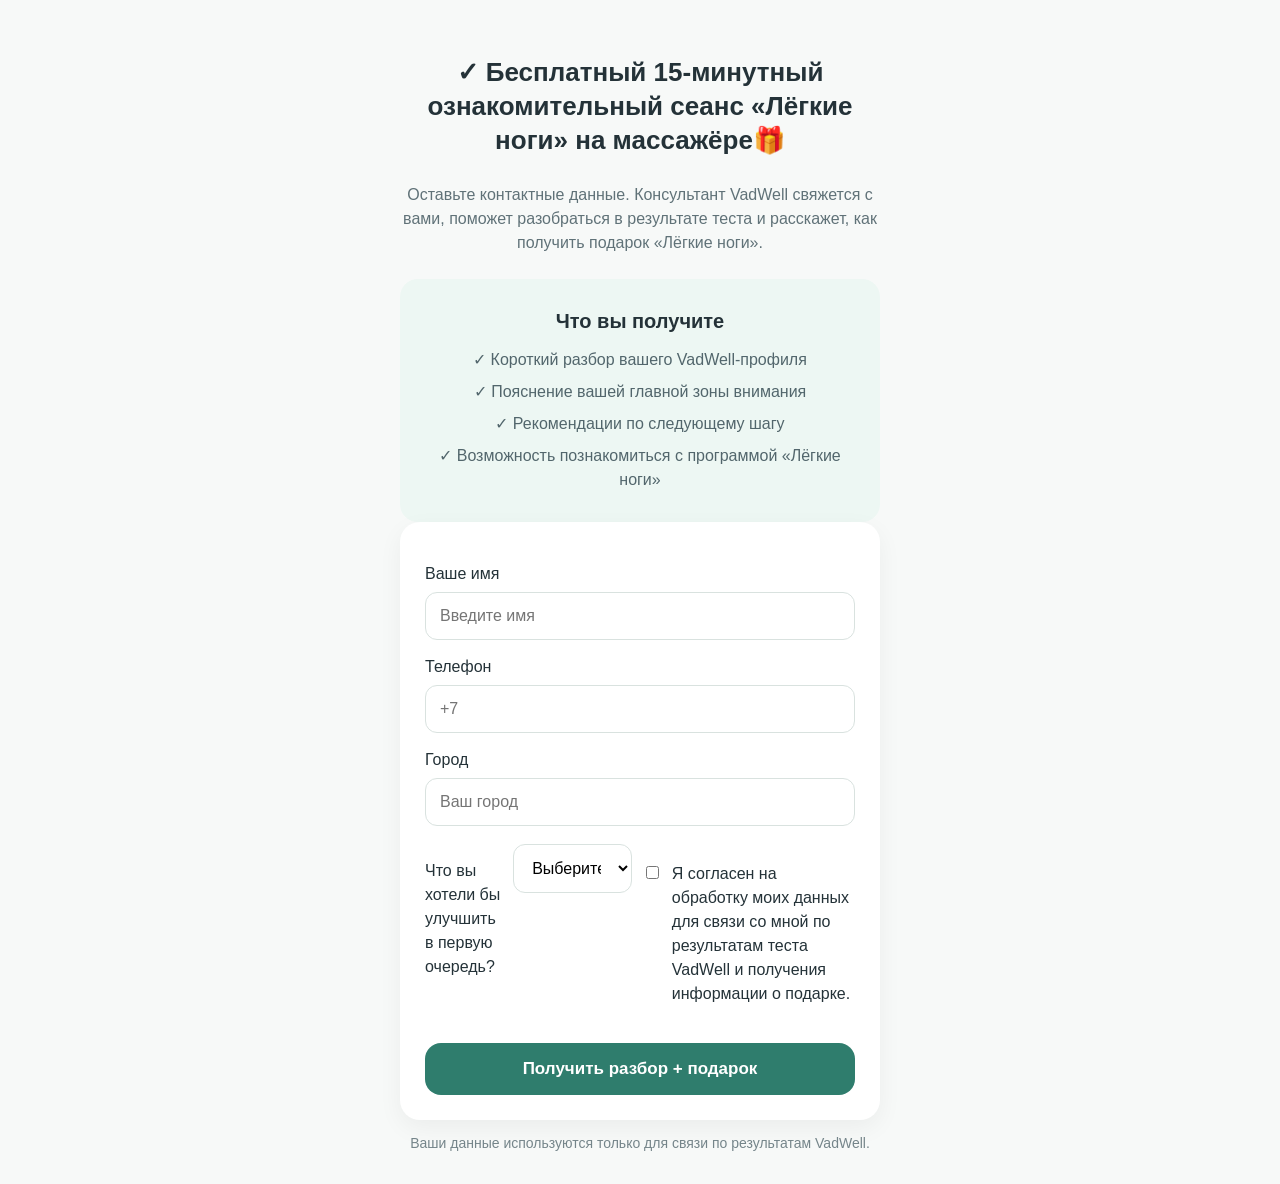
==== contact.html @ 3c4568b8 "Modify contact page heading and add details Updated the heading text and added a new paragraph for a" ====
<!DOCTYPE html>
<html lang="ru">

<head>

<meta charset="UTF-8">

<meta name="viewport" content="width=device-width, initial-scale=1.0">

<title>Разбор VadWell + подарок</title>

<link rel="stylesheet" href="css/style.css">

</head>


<body>


<div class="contact-container">


<h1>
<p>
✓ Бесплатный 15-минутный ознакомительный сеанс
«Лёгкие ноги» на массажёре🎁
 </p> 
</h1>


<p class="subtitle">
Оставьте контактные данные.
Консультант VadWell свяжется с вами,
поможет разобраться в результате теста
и расскажет, как получить подарок
«Лёгкие ноги».
</p>



<div class="gift-box">

<h3>
Что вы получите
</h3>

<p>
✓ Короткий разбор вашего VadWell-профиля
</p>

<p>
✓ Пояснение вашей главной зоны внимания
</p>

<p>
✓ Рекомендации по следующему шагу
</p>

<p>
✓ Возможность познакомиться с программой
«Лёгкие ноги»
</p>

</div>



<form id="contactForm">


<label>
Ваше имя
</label>

<input
type="text"
id="name"
placeholder="Введите имя"
required>



<label>
Телефон
</label>

<input
type="tel"
id="phone"
placeholder="+7"
required>



<label>
Город
</label>

<input
type="text"
id="city"
placeholder="Ваш город">



<label class="checkbox">

<label for="goal">
Что вы хотели бы улучшить в первую очередь?
</label>

<select id="goal" required>
  <option value="">Выберите вариант</option>
  <option value="Снизить вес">Снизить вес</option>
  <option value="Больше энергии">Больше энергии</option>
  <option value="Улучшить привычки питания">Улучшить привычки питания</option>
  <option value="Лучше восстанавливаться">Лучше восстанавливаться</option>
  <option value="Стать более активным">Стать более активным</option>
  <option value="Улучшить общее самочувствие">Улучшить общее самочувствие</option>
  <option value="Другое">Другое</option>
</select>


<label class="checkbox">

  <input
    type="checkbox"
    id="agreement"
    required>

  <span>
    Я согласен на обработку моих данных
    для связи со мной по результатам теста VadWell
    и получения информации о подарке.
  </span>

</label>

</label>



<button
class="primary-button"
type="submit">

Получить разбор + подарок

</button>



</form>


<p class="gift-note">

Ваши данные используются только для связи
по результатам VadWell.

</p>


</div>


<script src="js/consultant-loader.js"></script>
<script src="js/contact.js"></script>


</body>

</html>
---- css/style.css ----
/* VadWell 2.0 — Main Styles */

/* =========================
   БАЗОВЫЕ НАСТРОЙКИ
========================= */

* {
  box-sizing: border-box;
}

html {
  scroll-behavior: smooth;
}

body {
  margin: 0;
  font-family: Arial, Helvetica, sans-serif;
  background: #f7f9f8;
  color: #243238;
  line-height: 1.5;
}

a {
  color: inherit;
}


/* =========================
   ОБЩИЙ КОНТЕЙНЕР
========================= */

.container {
  width: 100%;
  max-width: 1080px;
  margin: 0 auto;
  padding: 0 24px;
}

.test-container,
.result-container,
.contact-container {
  max-width: 520px;
  margin: 0 auto;
  padding: 30px 20px;
}


/* =========================
   ЛОГОТИП
========================= */

.logo {
  text-align: center;
  font-size: 32px;
  font-weight: 700;
  margin-bottom: 25px;
  color: #2f7d6d;
}


/* =========================
   ЗАГОЛОВКИ
========================= */

h1 {
  font-size: 26px;
  line-height: 1.3;
  text-align: center;
}

h2 {
  margin-top: 30px;
}

.subtitle {
  text-align: center;
  color: #607278;
  line-height: 1.5;
}


/* =========================
   ГЛАВНАЯ СТРАНИЦА
========================= */

.hero {
  padding: 75px 0 65px;
  text-align: center;
  background:
    linear-gradient(
      180deg,
      #edf7f3 0%,
      #f7f9f8 100%
    );
}

.hero .container {
  max-width: 760px;
}

.hero h1 {
  margin: 0 auto 20px;
  font-size: 42px;
  line-height: 1.18;
}

.hero p {
  max-width: 650px;
  margin: 0 auto 30px;
  font-size: 19px;
  color: #607278;
}

.button {
  display: inline-block;
  padding: 16px 28px;
  border: none;
  border-radius: 14px;
  background: #2f7d6d;
  color: #ffffff;
  font-size: 17px;
  font-weight: 600;
  text-decoration: none;
  cursor: pointer;
  transition:
    transform .2s ease,
    background .2s ease;
}

.button:hover {
  background: #286b5e;
  transform: translateY(-1px);
}

.advantages {
  display: flex;
  justify-content: center;
  flex-wrap: wrap;
  gap: 24px;
  margin-top: 28px;
  color: #52666c;
  font-size: 15px;
}

.consultant,
.about,
.how,
.recommend,
.final {
  padding: 38px 0;
}

.consultant {
  text-align: center;
}

.consultant h2,
.about h2,
.how h2,
.recommend h2,
.final h2 {
  margin: 0 0 20px;
  text-align: center;
  font-size: 30px;
}

.consultant h3 {
  margin: 10px 0 5px;
  font-size: 24px;
  color: #2f7d6d;
}

.consultant p {
  margin: 0;
  color: #607278;
}

.about {
  background: #ffffff;
  text-align: center;
}

.about .container {
  max-width: 760px;
}

.about p {
  margin: 0;
  font-size: 18px;
  color: #607278;
}

.how {
  text-align: center;
}

.steps {
  display: grid;
  grid-template-columns: repeat(3, 1fr);
  gap: 18px;
  margin-top: 30px;
}

.steps > div {
  background: #ffffff;
  padding: 26px 18px;
  border-radius: 18px;
  font-size: 17px;
  box-shadow:
    0 6px 20px rgba(0, 0, 0, 0.05);
}

.recommend {
  background: #edf7f3;
  text-align: center;
}

.recommend p {
  max-width: 620px;
  margin: 0 auto 25px;
  color: #607278;
  font-size: 17px;
}

.final {
  text-align: center;
  padding-bottom: 45px;
}


/* =========================
   ПРОГРЕСС ТЕСТА
========================= */

.progress-area {
  margin-bottom: 25px;
}

.category {
  text-align: center;
  font-size: 18px;
  font-weight: 600;
  color: #2f7d6d;
}

.question-number {
  text-align: center;
  margin: 10px 0;
  color: #75858a;
}

.progress-line {
  width: 100%;
  height: 8px;
  background: #e2e8e6;
  border-radius: 20px;
  overflow: hidden;
}

.progress-fill {
  height: 100%;
  width: 0%;
  background: #2f7d6d;
  transition: width .3s ease;
}


/* =========================
   КАРТОЧКА ВОПРОСА
========================= */

.question-card {
  background: white;
  padding: 25px;
  border-radius: 20px;
  box-shadow:
    0 8px 25px rgba(0, 0, 0, 0.06);
}


/* =========================
   ОТВЕТЫ
========================= */

.answers-container {
  display: flex;
  flex-direction: column;
  gap: 12px;
  margin-top: 25px;
}

.answer-button {
  width: 100%;
  border: 1px solid #dce5e2;
  background: #ffffff;
  padding: 16px;
  border-radius: 14px;
  font-size: 16px;
  cursor: pointer;
  text-align: left;
  transition: .2s;
}

.answer-button:hover {
  background: #edf7f3;
  border-color: #2f7d6d;
}


/* =========================
   РЕЗУЛЬТАТ
========================= */

.score-card {
  background: white;
  padding: 30px;
  border-radius: 24px;
  text-align: center;
  margin: 25px 0;
  box-shadow:
    0 8px 25px rgba(0, 0, 0, 0.07);
}

.score-title {
  font-size: 18px;
}

.score-number {
  font-size: 64px;
  font-weight: 700;
  color: #2f7d6d;
}

.score-message {
  color: #607278;
  line-height: 1.5;
}


/* =========================
   КАРТОЧКИ РЕЗУЛЬТАТА
========================= */

.results-grid {
  display: grid;
  grid-template-columns: 1fr 1fr;
  gap: 15px;
}

.result-card {
  background: white;
  padding: 20px;
  border-radius: 18px;
  text-align: center;
  box-shadow:
    0 5px 15px rgba(0, 0, 0, 0.05);
}

.result-card strong {
  display: block;
  font-size: 24px;
  margin-top: 10px;
}


/* =========================
   РЕКОМЕНДАЦИИ
========================= */

.attention-card {
  background: #edf7f3;
  padding: 25px;
  border-radius: 20px;
  margin-top: 25px;
}

.light-legs-card {
  background: #ffffff;
  padding: 25px;
  border-radius: 20px;
  margin-top: 25px;
  box-shadow:
    0 8px 25px rgba(0, 0, 0, 0.06);
}

.attention-card h2,
.light-legs-card h2 {
  margin-top: 0;
}


/* =========================
   ОСНОВНАЯ КНОПКА
========================= */

.primary-button {
  width: 100%;
  margin-top: 25px;
  padding: 16px;
  border: none;
  border-radius: 16px;
  background: #2f7d6d;
  color: white;
  font-size: 17px;
  font-weight: 600;
  cursor: pointer;
  transition:
    background .2s ease,
    transform .2s ease;
}

.primary-button:hover {
  background: #286b5e;
  transform: translateY(-1px);
}


/* =========================
   ФОРМА
========================= */

form {
  background: white;
  padding: 25px;
  border-radius: 20px;
  box-shadow:
    0 8px 25px rgba(0, 0, 0, 0.05);
}

label {
  display: block;
  margin-top: 15px;
  margin-bottom: 6px;
}

input {
  width: 100%;
  padding: 14px;
  border-radius: 12px;
  border: 1px solid #d9e2df;
  font-size: 16px;
  font-family: inherit;
}

input:focus {
  outline: none;
  border-color: #2f7d6d;
}

.checkbox {
  display: flex;
  gap: 10px;
  align-items: flex-start;
  margin-top: 18px;
}

.checkbox input {
  width: auto;
  margin-top: 4px;
}


/* =========================
   МОБИЛЬНАЯ ВЕРСИЯ
========================= */
/* Подарок VadWell */

.gift-box {
  margin-top: 24px;
  padding: 22px;
  background: #edf7f3;
  border-radius: 18px;
  text-align: center;
}

.gift-icon {
  font-size: 36px;
  margin-bottom: 8px;
}

.gift-box h3 {
  margin: 5px 0 12px;
  font-size: 20px;
}

.gift-box p {
  margin: 8px 0;
  color: #52666c;
  line-height: 1.5;
}

.gift-note {
  margin: 14px 5px 0;
  text-align: center;
  font-size: 14px;
  color: #75858a;
  line-height: 1.4;
}
@media (max-width: 600px) {

  .container {
    padding: 0 20px;
  }

  .hero {
    padding: 50px 0 45px;
  }

  .hero h1 {
    font-size: 31px;
  }

  .hero p {
    font-size: 17px;
  }

  .advantages {
    flex-direction: column;
    gap: 8px;
  }

  .consultant,
  .about,
  .how,
  .recommend,
  .final {
    padding: 42px 0;
  }

  .consultant h2,
  .about h2,
  .how h2,
  .recommend h2,
  .final h2 {
    font-size: 25px;
  }

  .steps {
    grid-template-columns: 1fr;
  }

  .results-grid {
    grid-template-columns: 1fr;
  }

  h1 {
    font-size: 23px;
  }

}
select {
  width: 100%;
  padding: 14px;
  border-radius: 12px;
  border: 1px solid #d9e2df;
  font-size: 16px;
  font-family: inherit;
  background: #ffffff;
}

select:focus {
  outline: none;
  border-color: #2f7d6d;
}
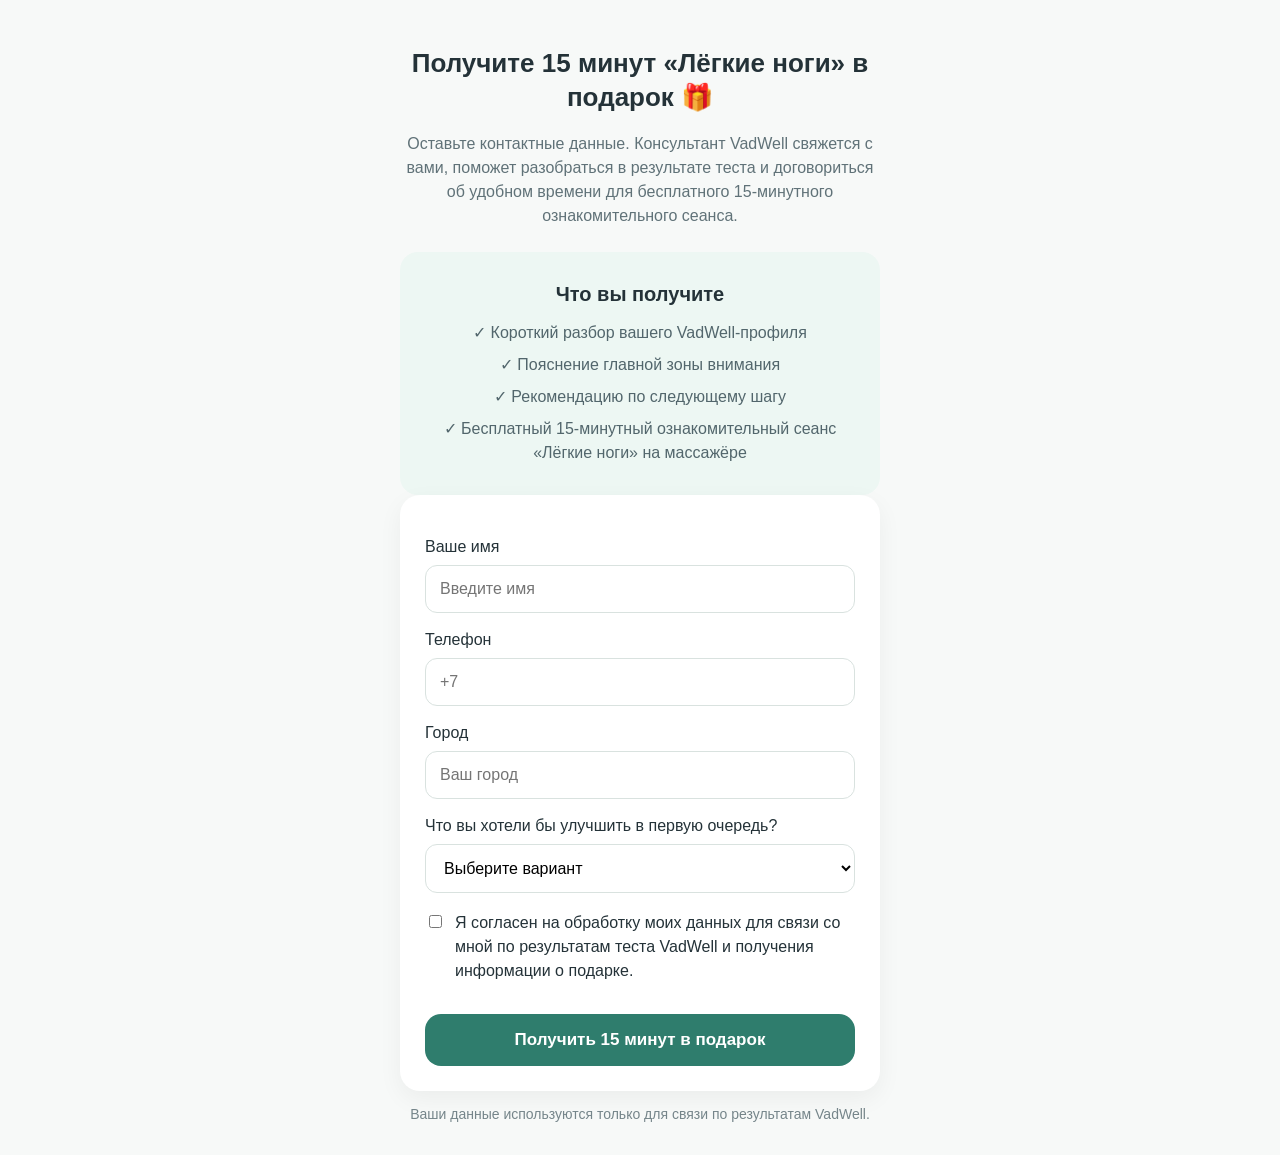
==== commit 0387e03b: "Update contact.html structure and content Refactor contact form layout and improve content clarity." ====
--- a/contact.html
+++ b/contact.html
@@ -2,164 +2,179 @@
 <html lang="ru">
 
 <head>
+  <meta charset="UTF-8">
+  <meta name="viewport" content="width=device-width, initial-scale=1.0">
 
-<meta charset="UTF-8">
+  <title>15 минут «Лёгкие ноги» в подарок — VadWell</title>
 
-<meta name="viewport" content="width=device-width, initial-scale=1.0">
-
-<title>Разбор VadWell + подарок</title>
-
-<link rel="stylesheet" href="css/style.css">
-
+  <link rel="stylesheet" href="css/style.css">
 </head>
-
 
 <body>
 
-
 <div class="contact-container">
 
+  <h1>
+    Получите 15 минут «Лёгкие ноги» в подарок 🎁
+  </h1>
 
-<h1>
-<p>
-✓ Бесплатный 15-минутный ознакомительный сеанс
-«Лёгкие ноги» на массажёре🎁
- </p> 
-</h1>
+  <p class="subtitle">
+    Оставьте контактные данные.
+    Консультант VadWell свяжется с вами,
+    поможет разобраться в результате теста
+    и договориться об удобном времени
+    для бесплатного 15-минутного ознакомительного сеанса.
+  </p>
 
 
-<p class="subtitle">
-Оставьте контактные данные.
-Консультант VadWell свяжется с вами,
-поможет разобраться в результате теста
-и расскажет, как получить подарок
-«Лёгкие ноги».
-</p>
+  <div class="gift-box">
+
+    <h3>
+      Что вы получите
+    </h3>
+
+    <p>
+      ✓ Короткий разбор вашего VadWell-профиля
+    </p>
+
+    <p>
+      ✓ Пояснение главной зоны внимания
+    </p>
+
+    <p>
+      ✓ Рекомендацию по следующему шагу
+    </p>
+
+    <p>
+      ✓ Бесплатный 15-минутный ознакомительный
+      сеанс «Лёгкие ноги» на массажёре
+    </p>
+
+  </div>
 
 
+  <form id="contactForm">
 
-<div class="gift-box">
+    <div class="form-group">
 
-<h3>
-Что вы получите
-</h3>
+      <label for="name">
+        Ваше имя
+      </label>
 
-<p>
-✓ Короткий разбор вашего VadWell-профиля
-</p>
+      <input
+        type="text"
+        id="name"
+        placeholder="Введите имя"
+        required>
 
-<p>
-✓ Пояснение вашей главной зоны внимания
-</p>
-
-<p>
-✓ Рекомендации по следующему шагу
-</p>
-
-<p>
-✓ Возможность познакомиться с программой
-«Лёгкие ноги»
-</p>
-
-</div>
+    </div>
 
 
+    <div class="form-group">
 
-<form id="contactForm">
+      <label for="phone">
+        Телефон
+      </label>
+
+      <input
+        type="tel"
+        id="phone"
+        placeholder="+7"
+        required>
+
+    </div>
 
 
-<label>
-Ваше имя
-</label>
+    <div class="form-group">
 
-<input
-type="text"
-id="name"
-placeholder="Введите имя"
-required>
+      <label for="city">
+        Город
+      </label>
+
+      <input
+        type="text"
+        id="city"
+        placeholder="Ваш город">
+
+    </div>
 
 
+    <div class="form-group">
 
-<label>
-Телефон
-</label>
+      <label for="goal">
+        Что вы хотели бы улучшить в первую очередь?
+      </label>
 
-<input
-type="tel"
-id="phone"
-placeholder="+7"
-required>
+      <select id="goal" required>
+
+        <option value="">
+          Выберите вариант
+        </option>
+
+        <option value="Снизить вес">
+          Снизить вес
+        </option>
+
+        <option value="Больше энергии">
+          Больше энергии
+        </option>
+
+        <option value="Улучшить привычки питания">
+          Улучшить привычки питания
+        </option>
+
+        <option value="Лучше восстанавливаться">
+          Лучше восстанавливаться
+        </option>
+
+        <option value="Стать более активным">
+          Стать более активным
+        </option>
+
+        <option value="Улучшить общее самочувствие">
+          Улучшить общее самочувствие
+        </option>
+
+        <option value="Другое">
+          Другое
+        </option>
+
+      </select>
+
+    </div>
 
 
+    <label class="checkbox">
 
-<label>
-Город
-</label>
+      <input
+        type="checkbox"
+        id="agreement"
+        required>
 
-<input
-type="text"
-id="city"
-placeholder="Ваш город">
+      <span>
+        Я согласен на обработку моих данных
+        для связи со мной по результатам теста VadWell
+        и получения информации о подарке.
+      </span>
+
+    </label>
 
 
+    <button
+      class="primary-button"
+      type="submit">
 
-<label class="checkbox">
+      Получить 15 минут в подарок
 
-<label for="goal">
-Что вы хотели бы улучшить в первую очередь?
-</label>
+    </button>
 
-<select id="goal" required>
-  <option value="">Выберите вариант</option>
-  <option value="Снизить вес">Снизить вес</option>
-  <option value="Больше энергии">Больше энергии</option>
-  <option value="Улучшить привычки питания">Улучшить привычки питания</option>
-  <option value="Лучше восстанавливаться">Лучше восстанавливаться</option>
-  <option value="Стать более активным">Стать более активным</option>
-  <option value="Улучшить общее самочувствие">Улучшить общее самочувствие</option>
-  <option value="Другое">Другое</option>
-</select>
+  </form>
 
 
-<label class="checkbox">
-
-  <input
-    type="checkbox"
-    id="agreement"
-    required>
-
-  <span>
-    Я согласен на обработку моих данных
-    для связи со мной по результатам теста VadWell
-    и получения информации о подарке.
-  </span>
-
-</label>
-
-</label>
-
-
-
-<button
-class="primary-button"
-type="submit">
-
-Получить разбор + подарок
-
-</button>
-
-
-
-</form>
-
-
-<p class="gift-note">
-
-Ваши данные используются только для связи
-по результатам VadWell.
-
-</p>
-
+  <p class="gift-note">
+    Ваши данные используются только для связи
+    по результатам VadWell.
+  </p>
 
 </div>
 
@@ -167,7 +182,6 @@
 <script src="js/consultant-loader.js"></script>
 <script src="js/contact.js"></script>
 
-
 </body>
 
 </html>
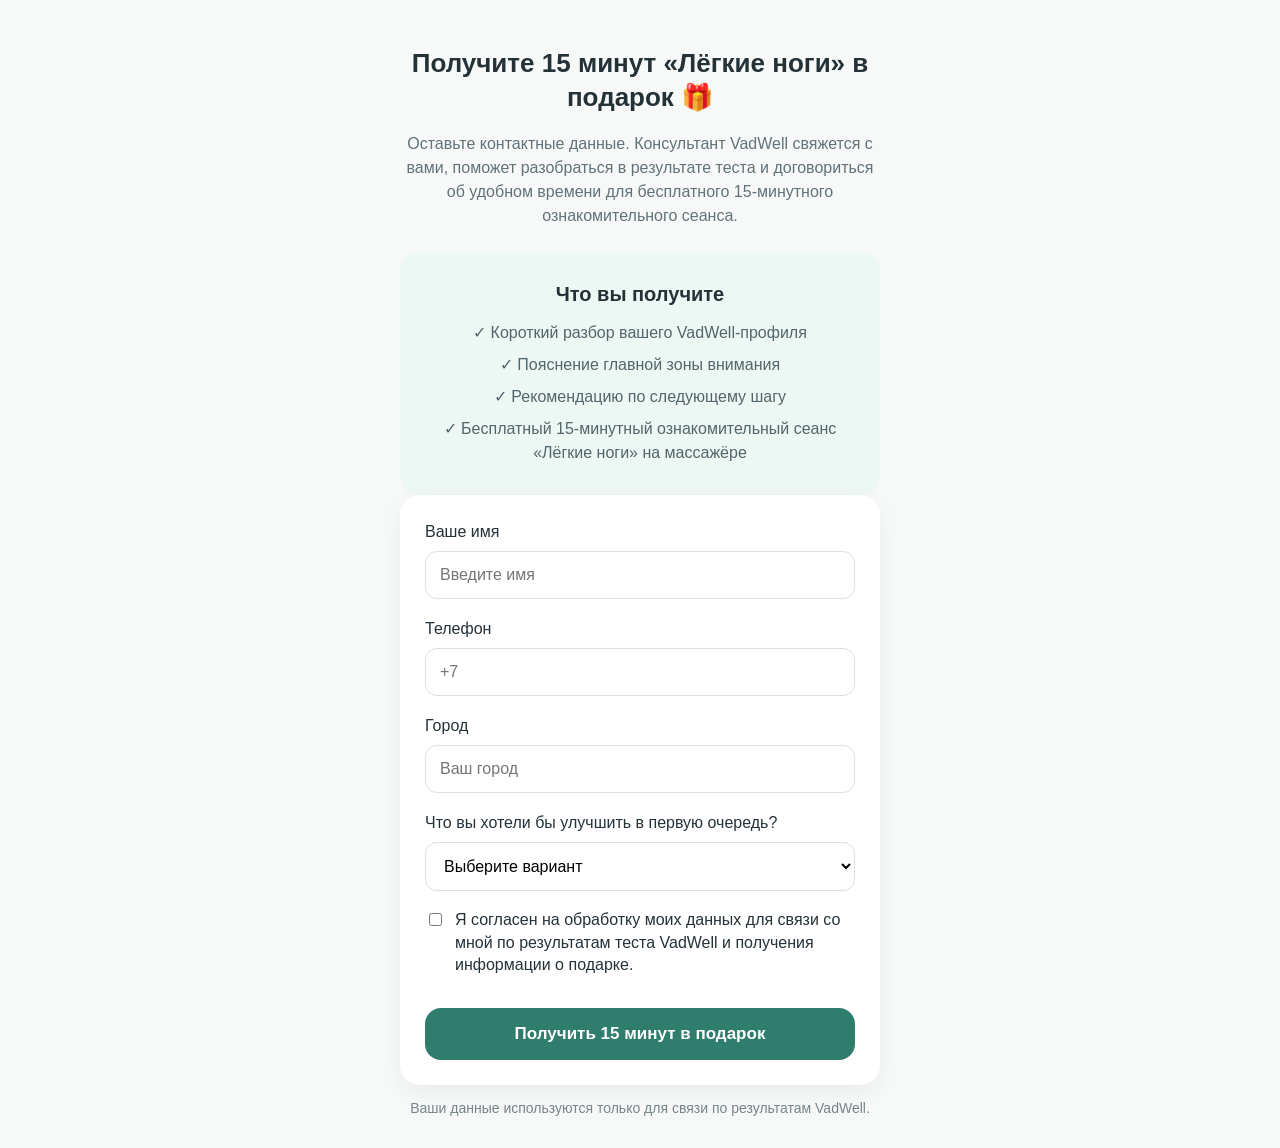
==== commit b48b585b: "Add analytics.js script to contact.html" ====
--- a/contact.html
+++ b/contact.html
@@ -180,6 +180,7 @@
 
 
 <script src="js/consultant-loader.js"></script>
+<script src="js/analytics.js"></script>  
 <script src="js/contact.js"></script>
 
 </body>
--- a/css/style.css
+++ b/css/style.css
@@ -562,3 +562,50 @@
   outline: none;
   border-color: #2f7d6d;
 }
+.form-group {
+  width: 100%;
+  display: block;
+  margin-bottom: 18px;
+}
+
+.form-group label {
+  display: block;
+  width: 100%;
+  margin: 0 0 7px 0;
+}
+
+.form-group input,
+.form-group select {
+  display: block;
+  width: 100%;
+}
+
+select {
+  width: 100%;
+  padding: 14px;
+  border-radius: 12px;
+  border: 1px solid #d9e2df;
+  font-size: 16px;
+  font-family: inherit;
+  background: #ffffff;
+}
+
+.checkbox {
+  display: flex;
+  width: 100%;
+  gap: 10px;
+  align-items: flex-start;
+  margin-top: 10px;
+}
+
+.checkbox input {
+  width: auto;
+  flex: 0 0 auto;
+  margin-top: 4px;
+}
+
+.checkbox span {
+  display: block;
+  flex: 1;
+  line-height: 1.4;
+}
